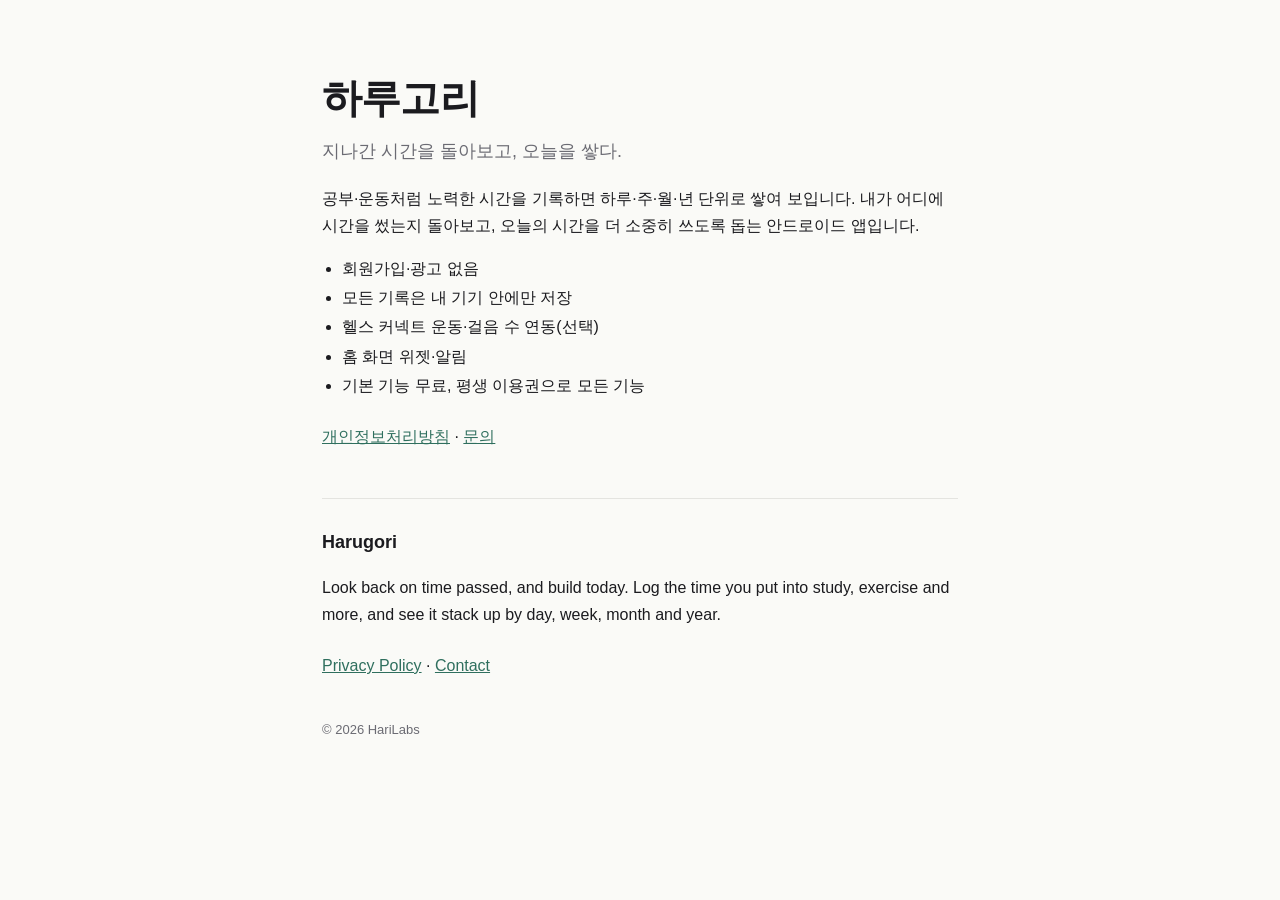
==== index.html @ a64c860f "하루고리 소개·개인정보처리방침 페이지" ====
<!DOCTYPE html>
<html lang="ko">
<head>
<meta charset="utf-8">
<meta name="viewport" content="width=device-width, initial-scale=1">
<title>하루고리 · Harugori</title>
<meta name="description" content="지나간 시간을 돌아보고, 오늘을 쌓다. 노력한 시간을 하루·주·월·년 단위로 쌓아 보여 주는 앱.">
<link rel="stylesheet" href="style.css">
</head>
<body>
<main>
<h1 class="hero">하루고리</h1>
<p class="tag">지나간 시간을 돌아보고, 오늘을 쌓다.</p>

<p>공부·운동처럼 노력한 시간을 기록하면 하루·주·월·년 단위로 쌓여 보입니다. 내가 어디에 시간을 썼는지 돌아보고, 오늘의 시간을 더 소중히 쓰도록 돕는 안드로이드 앱입니다.</p>

<ul class="points">
<li>회원가입·광고 없음</li>
<li>모든 기록은 내 기기 안에만 저장</li>
<li>헬스 커넥트 운동·걸음 수 연동(선택)</li>
<li>홈 화면 위젯·알림</li>
<li>기본 기능 무료, 평생 이용권으로 모든 기능</li>
</ul>

<p class="links">
<!-- 플레이 출시 후 주소 넣기: <a class="btn" href="https://play.google.com/store/apps/details?id=PACKAGE">Google Play에서 받기</a> -->
<a href="privacy.html">개인정보처리방침</a> · <a href="mailto:harilab.app@gmail.com">문의</a>
</p>

<hr>

<h2>Harugori</h2>
<p>Look back on time passed, and build today. Log the time you put into study, exercise and more, and see it stack up by day, week, month and year.</p>
<p class="links"><a href="privacy.html#en">Privacy Policy</a> · <a href="mailto:harilab.app@gmail.com">Contact</a></p>

<footer>© 2026 HariLabs</footer>
</main>
</body>
</html>
---- style.css ----
:root { --bg:#fafaf7; --fg:#1b1b1f; --sub:#6b6b73; --line:#e4e4e0; --accent:#2f6f5e; }
@media (prefers-color-scheme: dark) { :root { --bg:#121214; --fg:#ececef; --sub:#9a9aa3; --line:#2a2a2f; --accent:#7cc4ad; } }
* { box-sizing: border-box; }
body { margin:0; background:var(--bg); color:var(--fg);
  font: 16px/1.7 -apple-system, "Pretendard", "Apple SD Gothic Neo", "Noto Sans KR", "Malgun Gothic", sans-serif; }
main { max-width:680px; margin:0 auto; padding:40px 22px 64px; }
h1 { font-size:26px; margin:8px 0 4px; }
h1.hero { font-size:40px; letter-spacing:-0.02em; margin-top:24px; }
h2 { font-size:18px; margin:28px 0 6px; }
.sub, .tag, footer { color:var(--sub); }
.tag { font-size:18px; margin-top:0; }
a { color:var(--accent); }
.nav { font-size:14px; }
ul { padding-left:20px; }
.points li { margin:2px 0; }
.links { margin-top:24px; }
hr { border:0; border-top:1px solid var(--line); margin:48px 0 24px; }
footer { font-size:13px; margin-top:40px; }
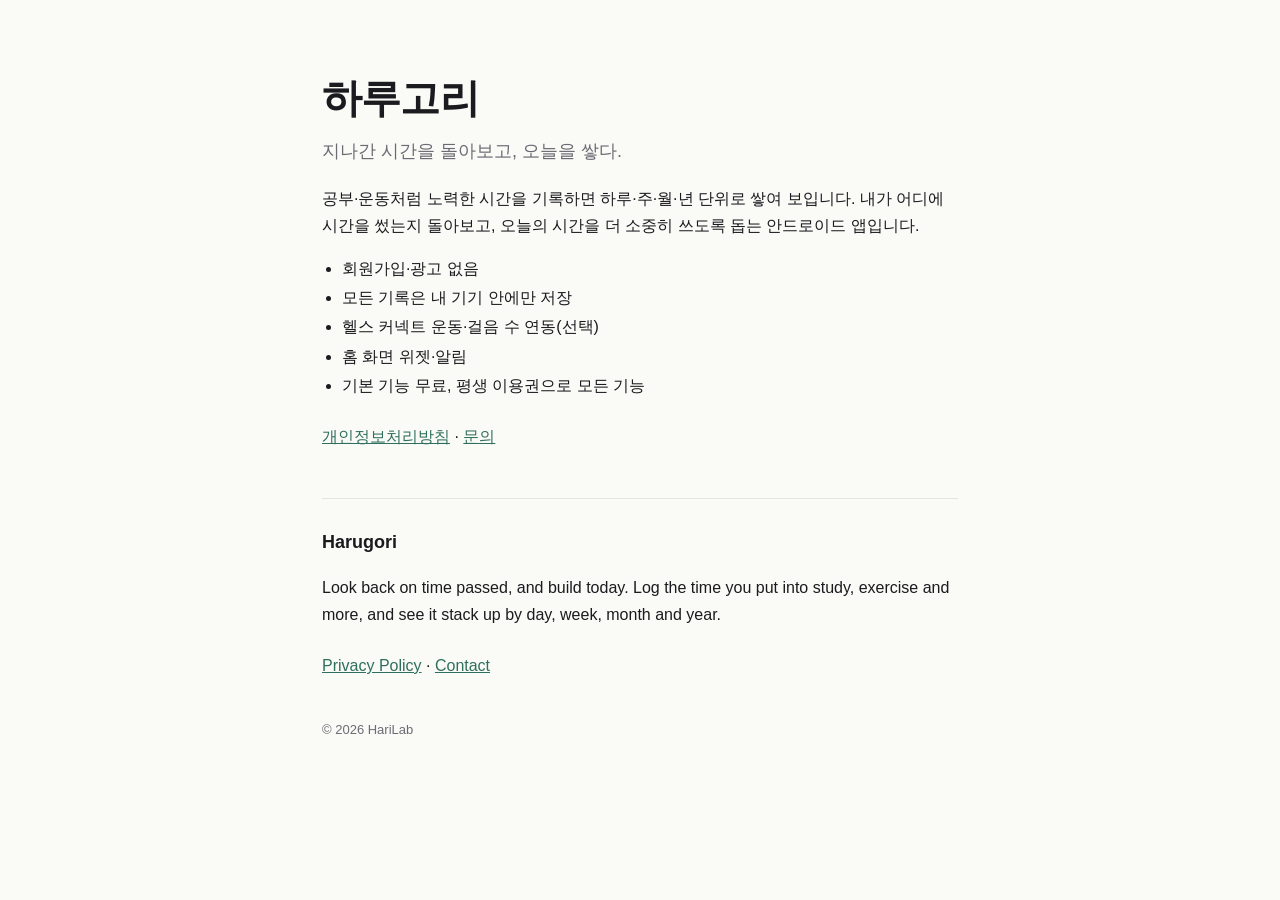
==== commit d2f7276a: "만든이 표기 HariLab으로 통일" ====
--- a/index.html
+++ b/index.html
@@ -33,7 +33,7 @@
 <p>Look back on time passed, and build today. Log the time you put into study, exercise and more, and see it stack up by day, week, month and year.</p>
 <p class="links"><a href="privacy.html#en">Privacy Policy</a> · <a href="mailto:harilab.app@gmail.com">Contact</a></p>
 
-<footer>© 2026 HariLabs</footer>
+<footer>© 2026 HariLab</footer>
 </main>
 </body>
 </html>
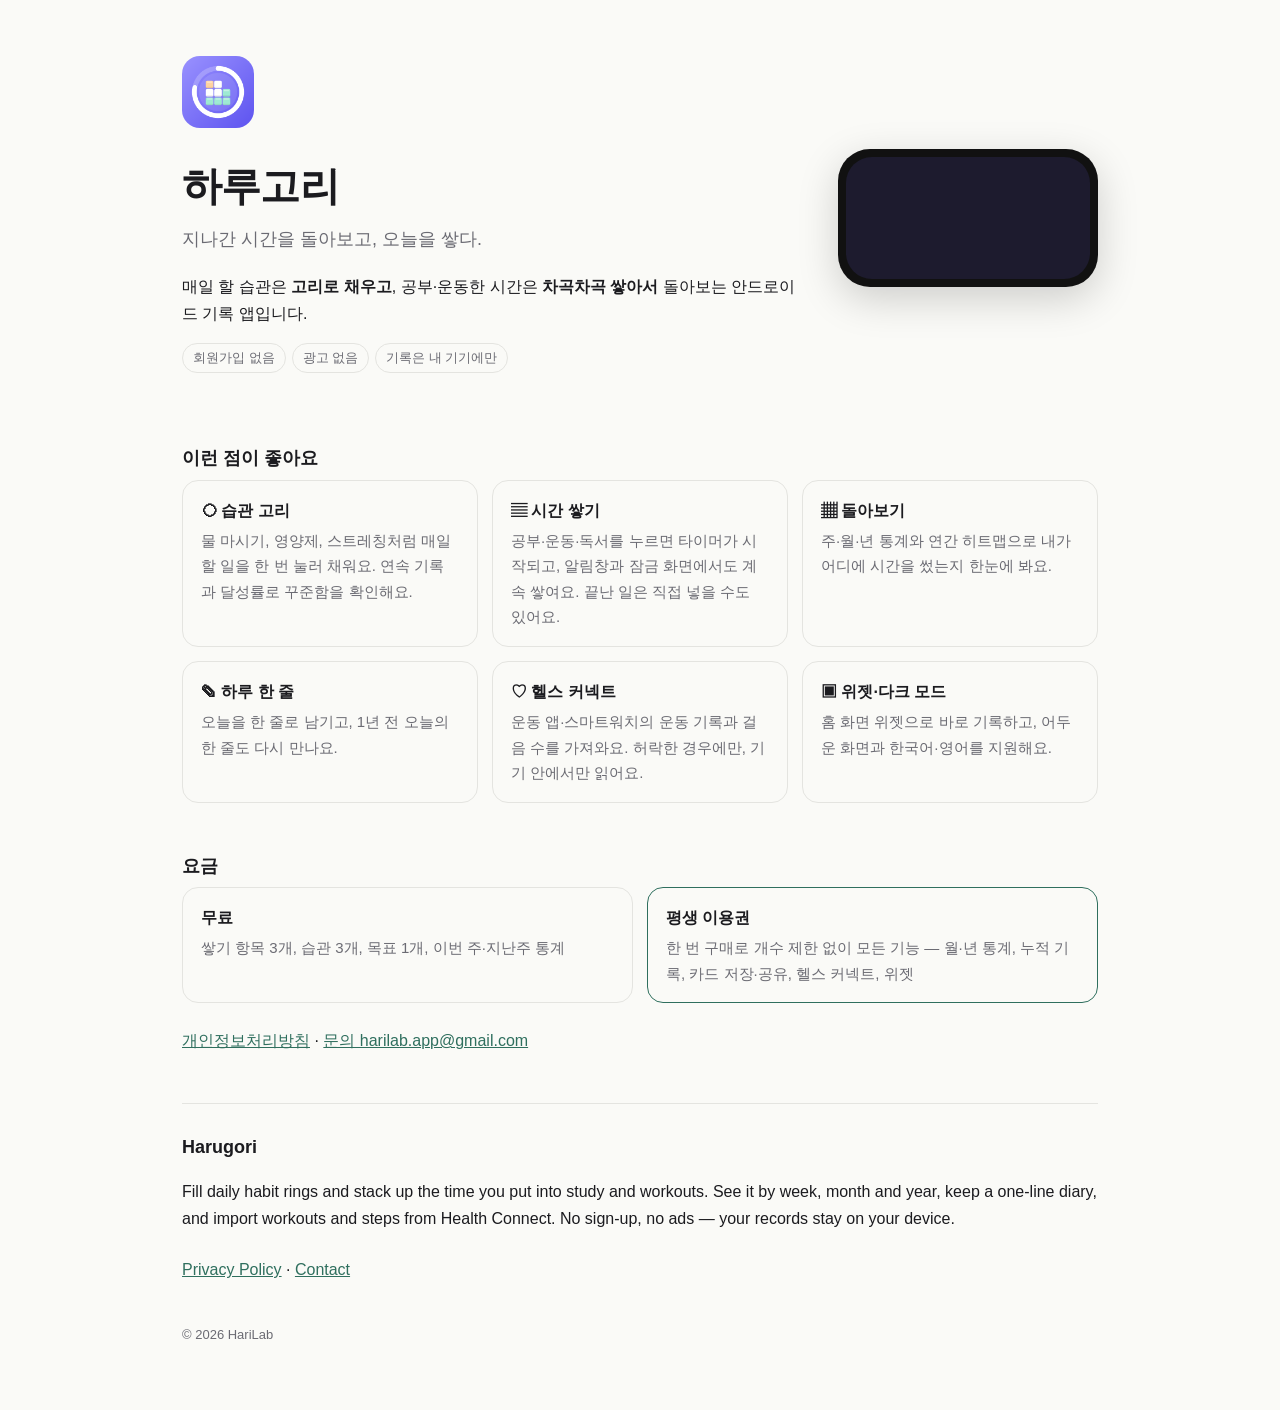
==== commit f5a2a2c2: "소개 페이지: 홍보 영상·기능 소개·요금 추가" ====
--- a/index.html
+++ b/index.html
@@ -4,33 +4,49 @@
 <meta charset="utf-8">
 <meta name="viewport" content="width=device-width, initial-scale=1">
 <title>하루고리 · Harugori</title>
-<meta name="description" content="지나간 시간을 돌아보고, 오늘을 쌓다. 노력한 시간을 하루·주·월·년 단위로 쌓아 보여 주는 앱.">
+<meta name="description" content="매일 할 습관은 고리로 채우고, 공부·운동한 시간은 쌓아서 돌아보는 기록 앱. 회원가입·광고 없이 기록은 내 기기 안에.">
+<link rel="icon" href="icon-512.png">
 <link rel="stylesheet" href="style.css">
 </head>
 <body>
 <main>
-<h1 class="hero">하루고리</h1>
-<p class="tag">지나간 시간을 돌아보고, 오늘을 쌓다.</p>
 
-<p>공부·운동처럼 노력한 시간을 기록하면 하루·주·월·년 단위로 쌓여 보입니다. 내가 어디에 시간을 썼는지 돌아보고, 오늘의 시간을 더 소중히 쓰도록 돕는 안드로이드 앱입니다.</p>
+<section class="top">
+  <div class="intro">
+    <img class="appicon" src="icon-512.png" alt="하루고리 아이콘" width="72" height="72">
+    <h1 class="hero">하루고리</h1>
+    <p class="tag">지나간 시간을 돌아보고, 오늘을 쌓다.</p>
+    <p>매일 할 습관은 <b>고리로 채우고</b>, 공부·운동한 시간은 <b>차곡차곡 쌓아서</b> 돌아보는 안드로이드 기록 앱입니다.</p>
+    <p class="chips"><span>회원가입 없음</span><span>광고 없음</span><span>기록은 내 기기에만</span></p>
+    <!-- 플레이 출시 후 주소 넣기: <p><a class="btn" href="https://play.google.com/store/apps/details?id=com.harilabs.harugori">Google Play에서 받기</a></p> -->
+  </div>
+  <div class="phone">
+    <video src="harugori-promo-portrait.mp4" autoplay muted loop playsinline preload="auto" aria-label="하루고리 홍보 영상"></video>
+  </div>
+</section>
 
-<ul class="points">
-<li>회원가입·광고 없음</li>
-<li>모든 기록은 내 기기 안에만 저장</li>
-<li>헬스 커넥트 운동·걸음 수 연동(선택)</li>
-<li>홈 화면 위젯·알림</li>
-<li>기본 기능 무료, 평생 이용권으로 모든 기능</li>
-</ul>
+<h2 class="sec">이런 점이 좋아요</h2>
+<div class="cards">
+  <div class="card"><h3>◯ 습관 고리</h3><p>물 마시기, 영양제, 스트레칭처럼 매일 할 일을 한 번 눌러 채워요. 연속 기록과 달성률로 꾸준함을 확인해요.</p></div>
+  <div class="card"><h3>▤ 시간 쌓기</h3><p>공부·운동·독서를 누르면 타이머가 시작되고, 알림창과 잠금 화면에서도 계속 쌓여요. 끝난 일은 직접 넣을 수도 있어요.</p></div>
+  <div class="card"><h3>▦ 돌아보기</h3><p>주·월·년 통계와 연간 히트맵으로 내가 어디에 시간을 썼는지 한눈에 봐요.</p></div>
+  <div class="card"><h3>✎ 하루 한 줄</h3><p>오늘을 한 줄로 남기고, 1년 전 오늘의 한 줄도 다시 만나요.</p></div>
+  <div class="card"><h3>♡ 헬스 커넥트</h3><p>운동 앱·스마트워치의 운동 기록과 걸음 수를 가져와요. 허락한 경우에만, 기기 안에서만 읽어요.</p></div>
+  <div class="card"><h3>▣ 위젯·다크 모드</h3><p>홈 화면 위젯으로 바로 기록하고, 어두운 화면과 한국어·영어를 지원해요.</p></div>
+</div>
 
-<p class="links">
-<!-- 플레이 출시 후 주소 넣기: <a class="btn" href="https://play.google.com/store/apps/details?id=PACKAGE">Google Play에서 받기</a> -->
-<a href="privacy.html">개인정보처리방침</a> · <a href="mailto:harilab.app@gmail.com">문의</a>
-</p>
+<h2 class="sec">요금</h2>
+<div class="cards two">
+  <div class="card"><h3>무료</h3><p>쌓기 항목 3개, 습관 3개, 목표 1개, 이번 주·지난주 통계</p></div>
+  <div class="card accent"><h3>평생 이용권</h3><p>한 번 구매로 개수 제한 없이 모든 기능 — 월·년 통계, 누적 기록, 카드 저장·공유, 헬스 커넥트, 위젯</p></div>
+</div>
+
+<p class="links"><a href="privacy.html">개인정보처리방침</a> · <a href="mailto:harilab.app@gmail.com">문의 harilab.app@gmail.com</a></p>
 
 <hr>
 
 <h2>Harugori</h2>
-<p>Look back on time passed, and build today. Log the time you put into study, exercise and more, and see it stack up by day, week, month and year.</p>
+<p>Fill daily habit rings and stack up the time you put into study and workouts. See it by week, month and year, keep a one-line diary, and import workouts and steps from Health Connect. No sign-up, no ads — your records stay on your device.</p>
 <p class="links"><a href="privacy.html#en">Privacy Policy</a> · <a href="mailto:harilab.app@gmail.com">Contact</a></p>
 
 <footer>© 2026 HariLab</footer>
--- a/style.css
+++ b/style.css
@@ -16,3 +16,18 @@
 .links { margin-top:24px; }
 hr { border:0; border-top:1px solid var(--line); margin:48px 0 24px; }
 footer { font-size:13px; margin-top:40px; }
+main { max-width:960px; }
+.top { display:flex; gap:40px; align-items:center; flex-wrap:wrap; }
+.intro { flex:1 1 300px; min-width:0; }
+.appicon { border-radius:18px; display:block; margin-top:16px; }
+.chips span { display:inline-block; font-size:13px; padding:3px 10px; margin:0 6px 6px 0; border:1px solid var(--line); border-radius:999px; color:var(--sub); }
+.phone { flex:0 0 auto; margin:0 auto; width:260px; border-radius:32px; padding:8px; background:#111; box-shadow:0 12px 40px rgba(0,0,0,.18); }
+.phone video { width:100%; display:block; border-radius:26px; background:#1d1b2e; }
+h2.sec { margin-top:48px; }
+.cards { display:grid; grid-template-columns:repeat(auto-fill, minmax(min(260px, 100%), 1fr)); gap:14px; }
+.cards.two { grid-template-columns:repeat(auto-fill, minmax(min(300px, 100%), 1fr)); }
+.card { border:1px solid var(--line); border-radius:16px; padding:16px 18px; }
+.card h3 { margin:0 0 4px; font-size:16px; }
+.card p { margin:0; color:var(--sub); font-size:15px; }
+.card.accent { border-color:var(--accent); }
+.btn { display:inline-block; padding:10px 18px; border-radius:12px; background:var(--accent); color:#fff; text-decoration:none; }
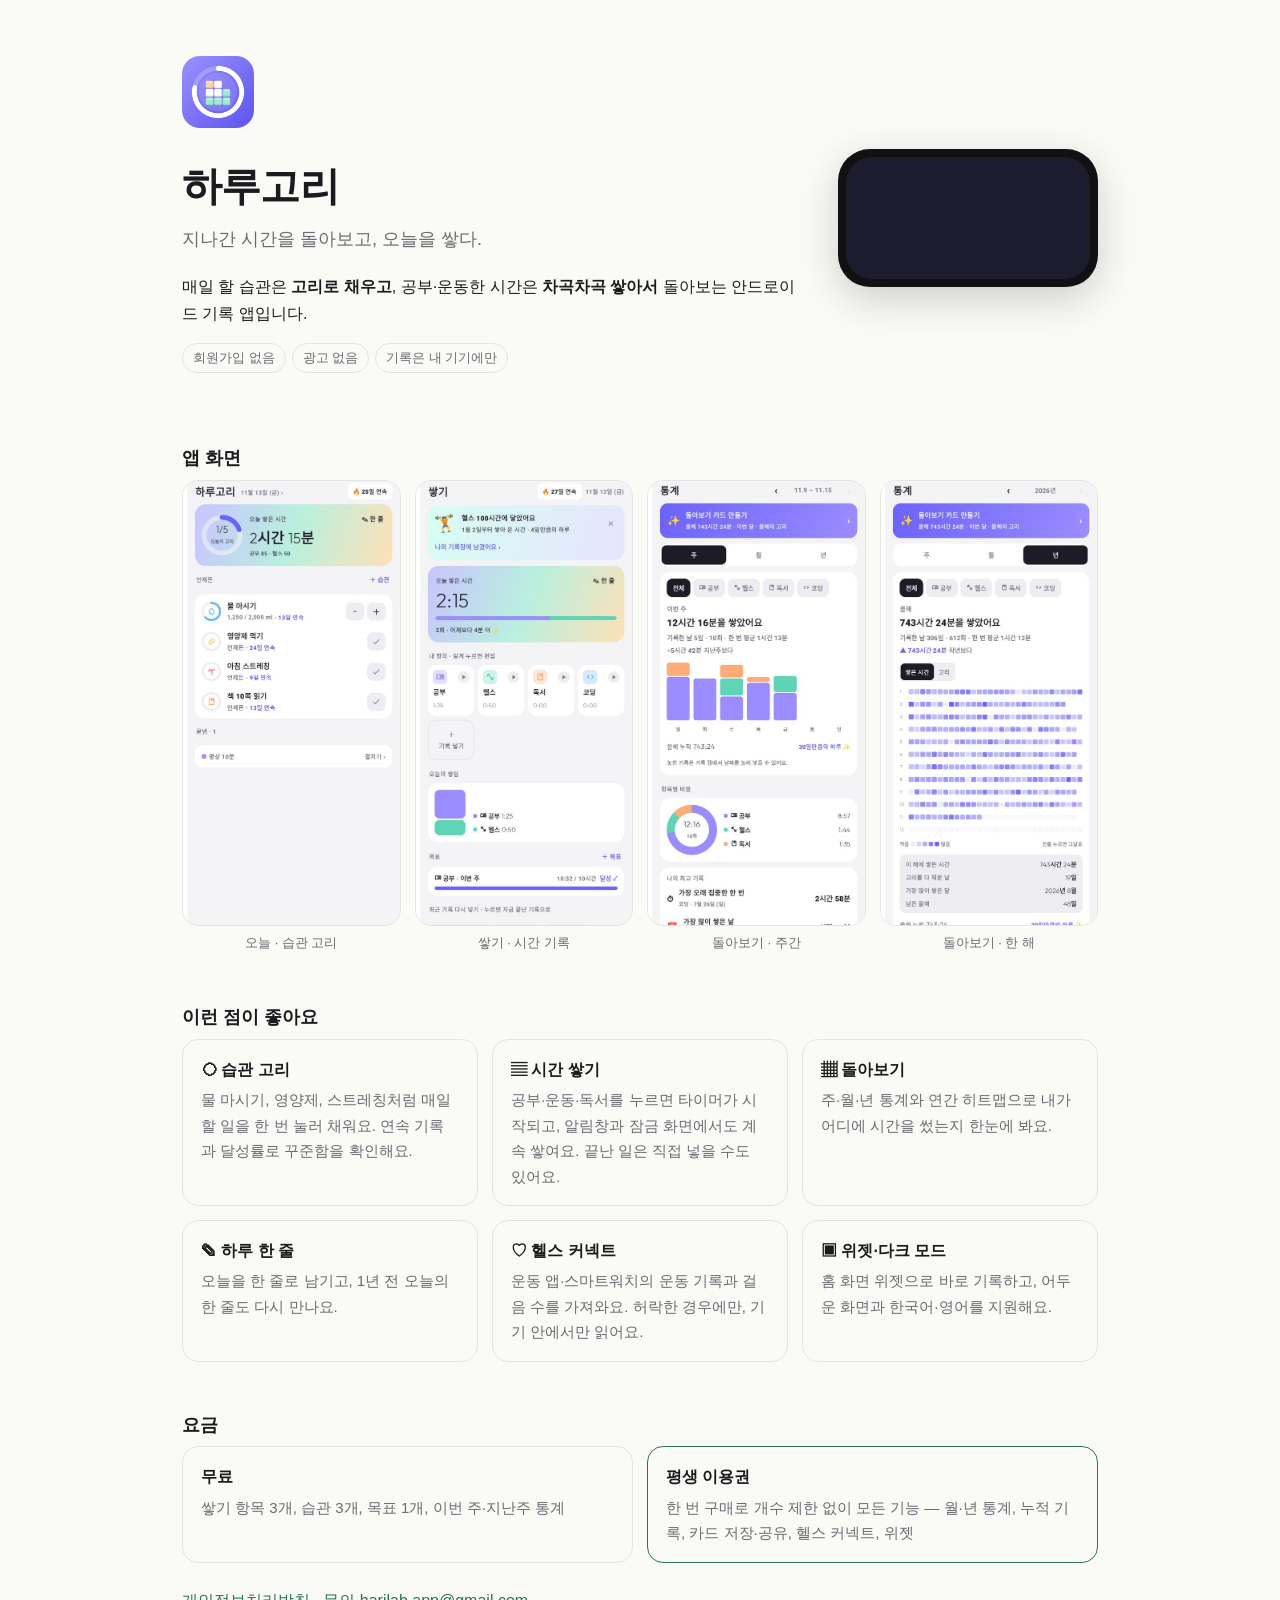
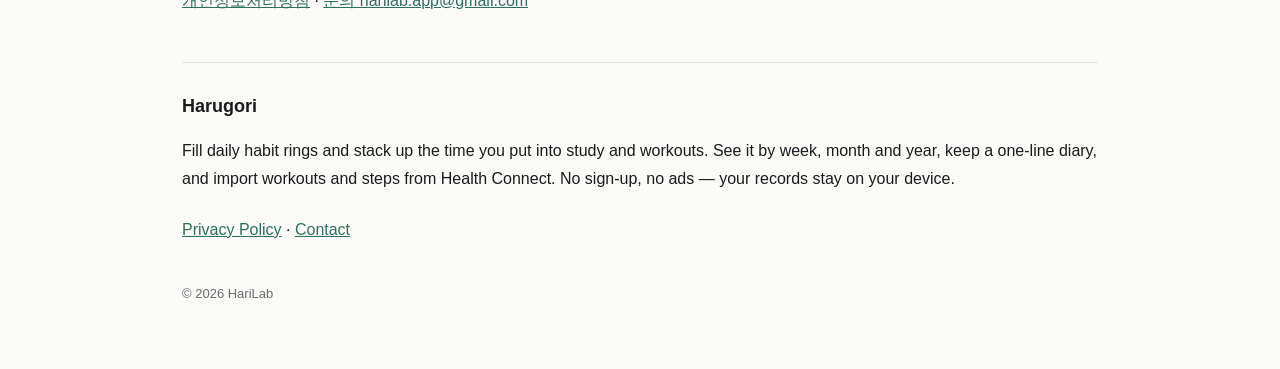
==== commit 9aaa134e: "소개 페이지: 앱 화면 캡처 4장 추가" ====
--- a/index.html
+++ b/index.html
@@ -24,6 +24,14 @@
     <video src="harugori-promo-portrait.mp4" autoplay muted loop playsinline preload="auto" aria-label="하루고리 홍보 영상"></video>
   </div>
 </section>
+
+<h2 class="sec">앱 화면</h2>
+<div class="shots">
+  <figure><img src="shots/today.jpg" alt="오늘 화면: 습관 고리와 오늘 쌓은 시간" loading="lazy" width="540" height="1109"><figcaption>오늘 · 습관 고리</figcaption></figure>
+  <figure><img src="shots/stack.jpg" alt="쌓기 화면: 공부·헬스·독서 타이머" loading="lazy" width="540" height="1109"><figcaption>쌓기 · 시간 기록</figcaption></figure>
+  <figure><img src="shots/week.jpg" alt="통계 화면: 주간 막대그래프와 항목별 비율" loading="lazy" width="540" height="1109"><figcaption>돌아보기 · 주간</figcaption></figure>
+  <figure><img src="shots/year.jpg" alt="통계 화면: 연간 히트맵" loading="lazy" width="540" height="1109"><figcaption>돌아보기 · 한 해</figcaption></figure>
+</div>
 
 <h2 class="sec">이런 점이 좋아요</h2>
 <div class="cards">
--- a/style.css
+++ b/style.css
@@ -31,3 +31,11 @@
 .card p { margin:0; color:var(--sub); font-size:15px; }
 .card.accent { border-color:var(--accent); }
 .btn { display:inline-block; padding:10px 18px; border-radius:12px; background:var(--accent); color:#fff; text-decoration:none; }
+.shots { display:grid; grid-template-columns:repeat(4, 1fr); gap:14px; }
+.shots figure { margin:0; }
+.shots img { width:100%; height:auto; display:block; border-radius:16px; border:1px solid var(--line); }
+.shots figcaption { text-align:center; font-size:13px; color:var(--sub); margin-top:6px; }
+@media (max-width:640px) {
+  .shots { display:flex; overflow-x:auto; scroll-snap-type:x mandatory; gap:12px; padding-bottom:6px; }
+  .shots figure { flex:0 0 62%; scroll-snap-align:start; }
+}
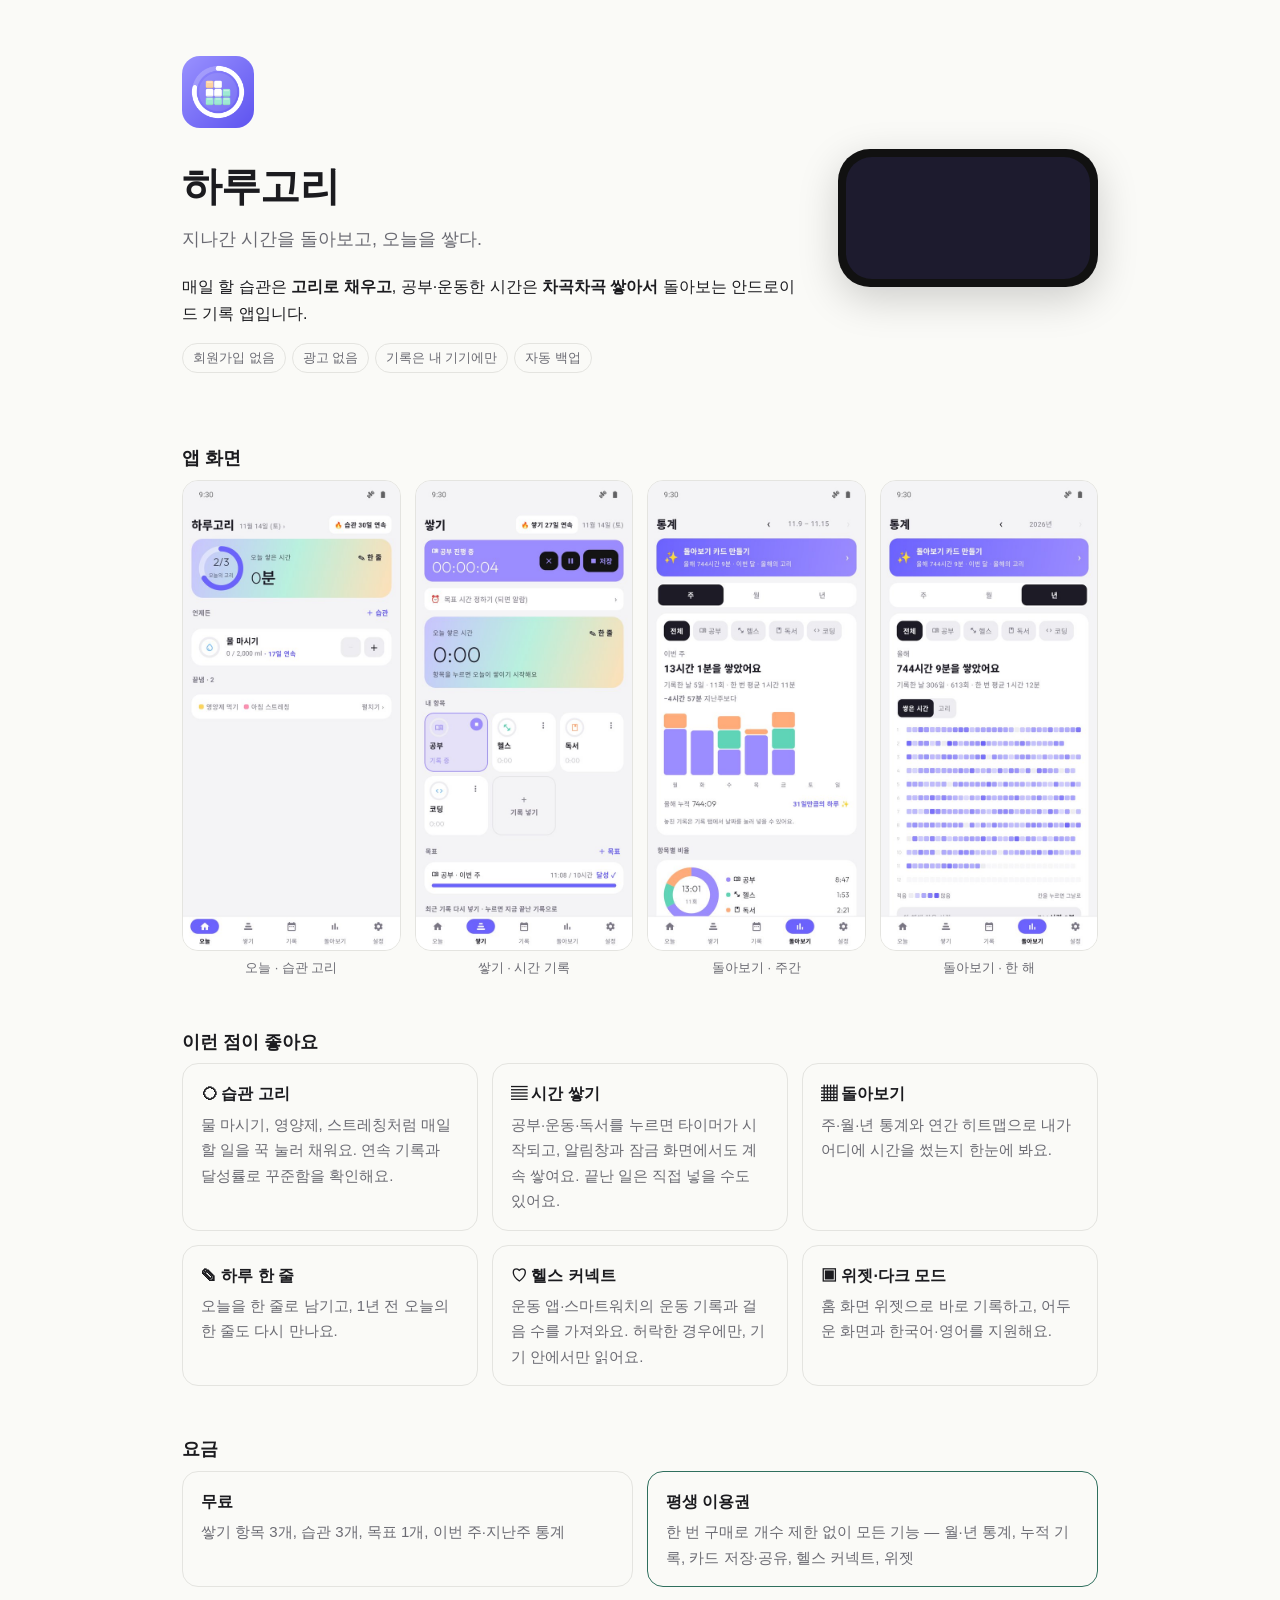
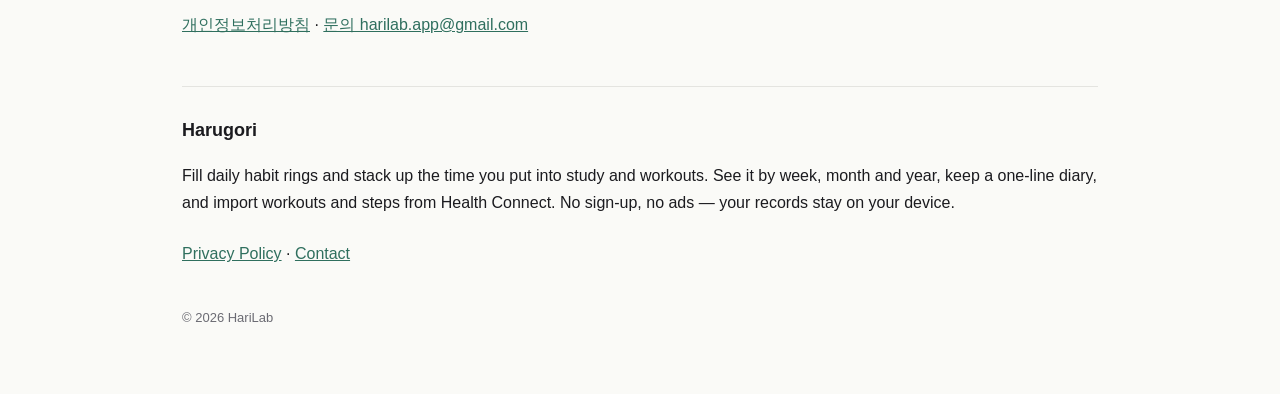
==== commit aa6ae9c5: "앱 화면을 휴대폰 화면으로 교체, 꾹 눌러 채우기·자동 백업 문구" ====
--- a/index.html
+++ b/index.html
@@ -17,7 +17,7 @@
     <h1 class="hero">하루고리</h1>
     <p class="tag">지나간 시간을 돌아보고, 오늘을 쌓다.</p>
     <p>매일 할 습관은 <b>고리로 채우고</b>, 공부·운동한 시간은 <b>차곡차곡 쌓아서</b> 돌아보는 안드로이드 기록 앱입니다.</p>
-    <p class="chips"><span>회원가입 없음</span><span>광고 없음</span><span>기록은 내 기기에만</span></p>
+    <p class="chips"><span>회원가입 없음</span><span>광고 없음</span><span>기록은 내 기기에만</span><span>자동 백업</span></p>
     <!-- 플레이 출시 후 주소 넣기: <p><a class="btn" href="https://play.google.com/store/apps/details?id=com.harilabs.harugori">Google Play에서 받기</a></p> -->
   </div>
   <div class="phone">
@@ -27,15 +27,15 @@
 
 <h2 class="sec">앱 화면</h2>
 <div class="shots">
-  <figure><img src="shots/today.jpg" alt="오늘 화면: 습관 고리와 오늘 쌓은 시간" loading="lazy" width="540" height="1109"><figcaption>오늘 · 습관 고리</figcaption></figure>
-  <figure><img src="shots/stack.jpg" alt="쌓기 화면: 공부·헬스·독서 타이머" loading="lazy" width="540" height="1109"><figcaption>쌓기 · 시간 기록</figcaption></figure>
-  <figure><img src="shots/week.jpg" alt="통계 화면: 주간 막대그래프와 항목별 비율" loading="lazy" width="540" height="1109"><figcaption>돌아보기 · 주간</figcaption></figure>
-  <figure><img src="shots/year.jpg" alt="통계 화면: 연간 히트맵" loading="lazy" width="540" height="1109"><figcaption>돌아보기 · 한 해</figcaption></figure>
+  <figure><img src="shots/today.jpg" alt="오늘 화면: 습관 고리와 오늘 쌓은 시간" loading="lazy" width="540" height="1170"><figcaption>오늘 · 습관 고리</figcaption></figure>
+  <figure><img src="shots/stack.jpg" alt="쌓기 화면: 공부·헬스·독서 타이머" loading="lazy" width="540" height="1170"><figcaption>쌓기 · 시간 기록</figcaption></figure>
+  <figure><img src="shots/week.jpg" alt="통계 화면: 주간 막대그래프와 항목별 비율" loading="lazy" width="540" height="1170"><figcaption>돌아보기 · 주간</figcaption></figure>
+  <figure><img src="shots/year.jpg" alt="통계 화면: 연간 히트맵" loading="lazy" width="540" height="1170"><figcaption>돌아보기 · 한 해</figcaption></figure>
 </div>
 
 <h2 class="sec">이런 점이 좋아요</h2>
 <div class="cards">
-  <div class="card"><h3>◯ 습관 고리</h3><p>물 마시기, 영양제, 스트레칭처럼 매일 할 일을 한 번 눌러 채워요. 연속 기록과 달성률로 꾸준함을 확인해요.</p></div>
+  <div class="card"><h3>◯ 습관 고리</h3><p>물 마시기, 영양제, 스트레칭처럼 매일 할 일을 꾹 눌러 채워요. 연속 기록과 달성률로 꾸준함을 확인해요.</p></div>
   <div class="card"><h3>▤ 시간 쌓기</h3><p>공부·운동·독서를 누르면 타이머가 시작되고, 알림창과 잠금 화면에서도 계속 쌓여요. 끝난 일은 직접 넣을 수도 있어요.</p></div>
   <div class="card"><h3>▦ 돌아보기</h3><p>주·월·년 통계와 연간 히트맵으로 내가 어디에 시간을 썼는지 한눈에 봐요.</p></div>
   <div class="card"><h3>✎ 하루 한 줄</h3><p>오늘을 한 줄로 남기고, 1년 전 오늘의 한 줄도 다시 만나요.</p></div>
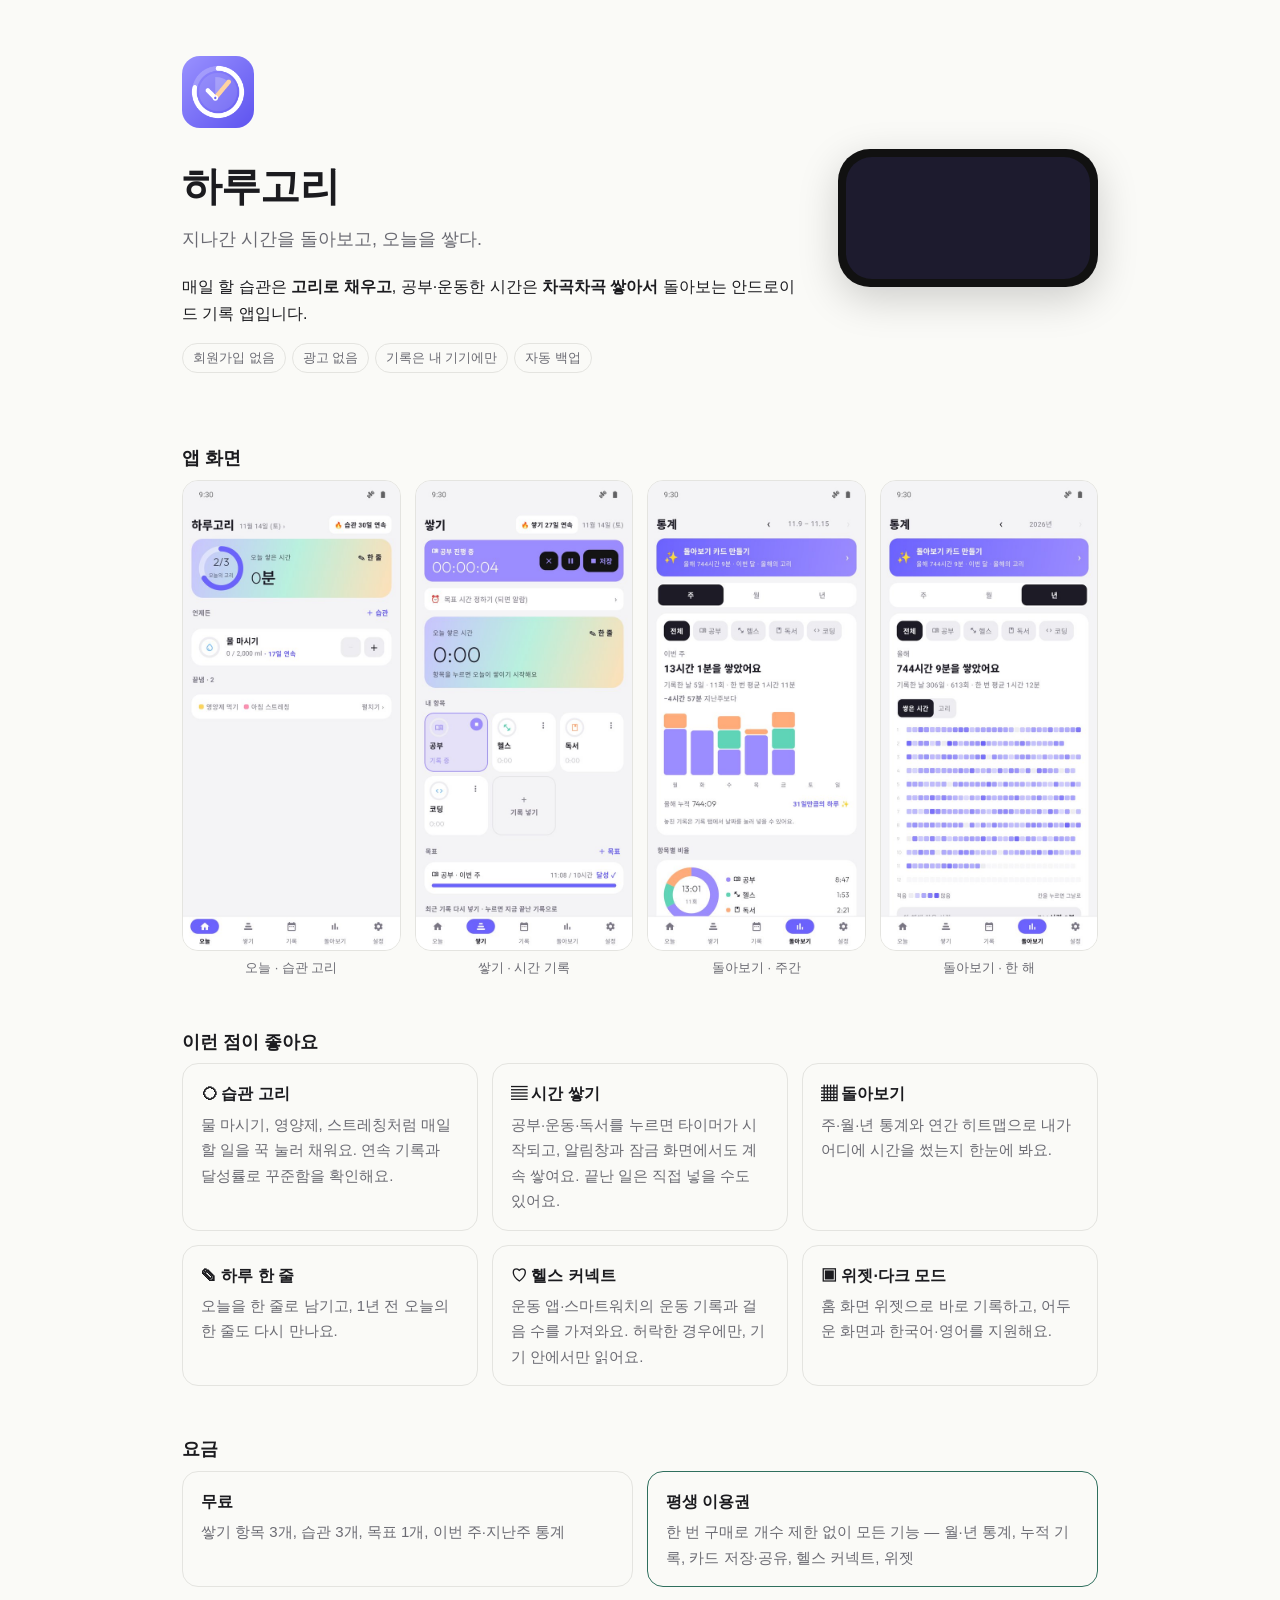
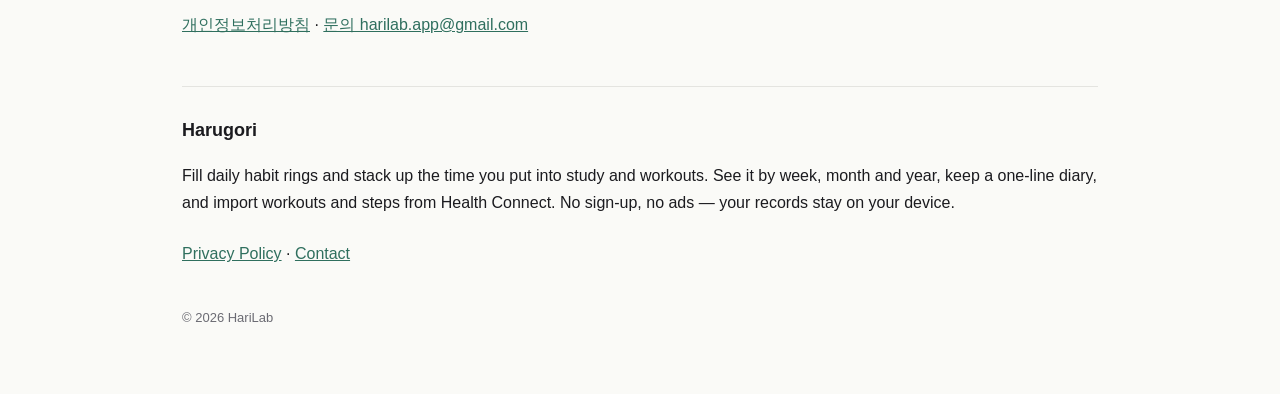
==== commit 07b54c69: "소개 페이지: 새 홍보 영상, 카톡·SNS 미리보기 정보 추가 Co-Authored-By: Claude Opus 5.5 <noreply@anthropic.com>" ====
--- a/index.html
+++ b/index.html
@@ -6,6 +6,13 @@
 <title>하루고리 · Harugori</title>
 <meta name="description" content="매일 할 습관은 고리로 채우고, 공부·운동한 시간은 쌓아서 돌아보는 기록 앱. 회원가입·광고 없이 기록은 내 기기 안에.">
 <link rel="icon" href="icon-512.png">
+<meta property="og:type" content="website">
+<meta property="og:title" content="하루고리 – 습관 고리와 시간 쌓기">
+<meta property="og:description" content="매일 할 습관은 고리로 채우고, 공부·운동한 시간은 쌓아서 돌아보는 기록 앱">
+<meta property="og:image" content="https://harilabapp.github.io/harugori/og-image.png?v=1">
+<meta property="og:image:width" content="1024">
+<meta property="og:image:height" content="500">
+<meta property="og:url" content="https://harilabapp.github.io/harugori/">
 <link rel="stylesheet" href="style.css">
 </head>
 <body>
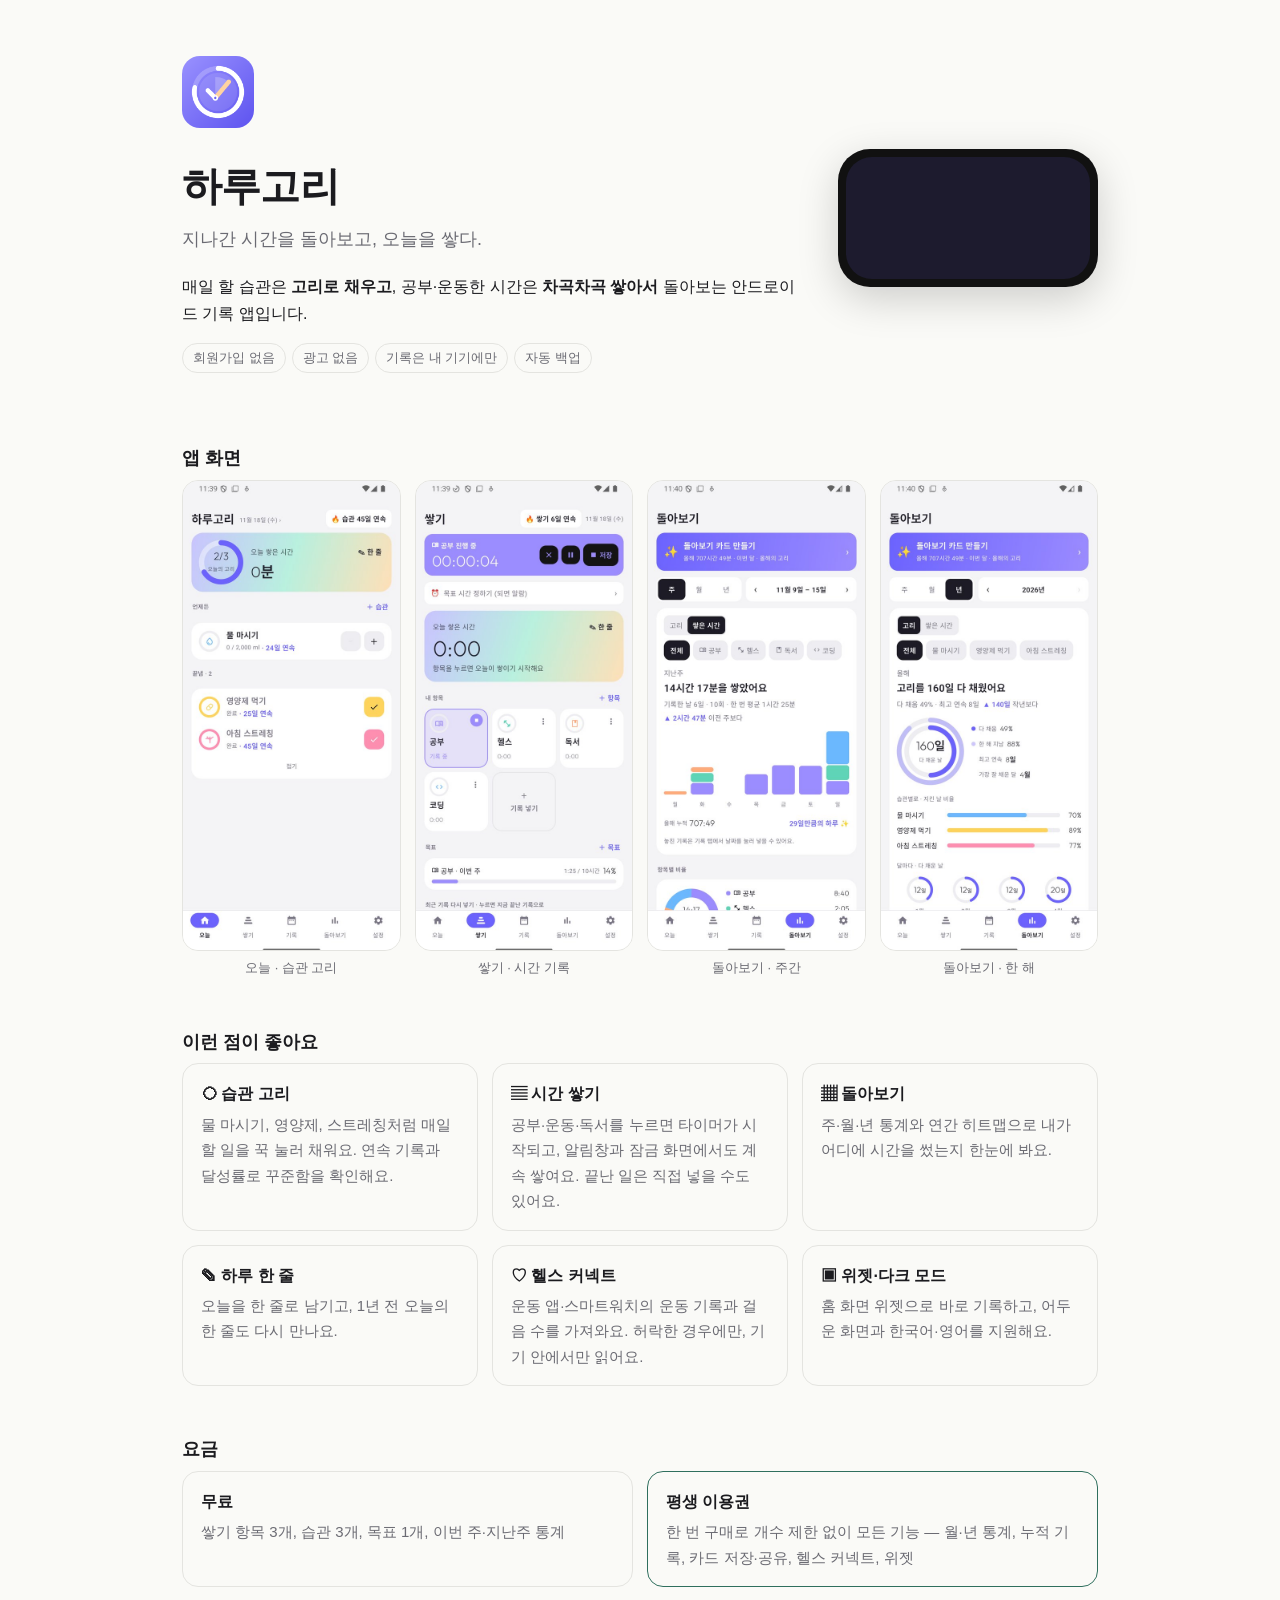
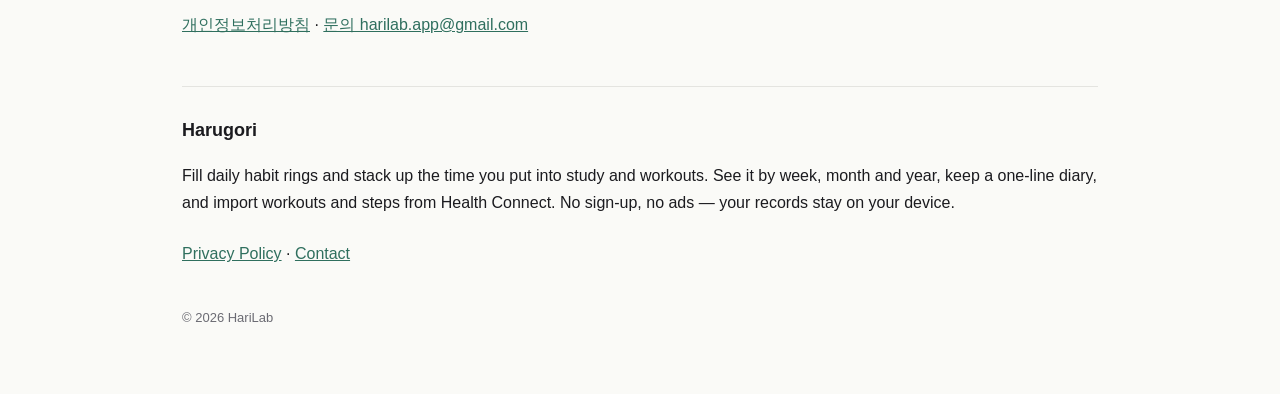
==== commit 480e0c77: "소개 페이지: 앱 화면 4장을 최신 화면으로 교체 Co-Authored-By: Claude Opus 5.5 <noreply@anthropic.com>" ====
--- a/index.html
+++ b/index.html
@@ -36,8 +36,8 @@
 <div class="shots">
   <figure><img src="shots/today.jpg" alt="오늘 화면: 습관 고리와 오늘 쌓은 시간" loading="lazy" width="540" height="1170"><figcaption>오늘 · 습관 고리</figcaption></figure>
   <figure><img src="shots/stack.jpg" alt="쌓기 화면: 공부·헬스·독서 타이머" loading="lazy" width="540" height="1170"><figcaption>쌓기 · 시간 기록</figcaption></figure>
-  <figure><img src="shots/week.jpg" alt="통계 화면: 주간 막대그래프와 항목별 비율" loading="lazy" width="540" height="1170"><figcaption>돌아보기 · 주간</figcaption></figure>
-  <figure><img src="shots/year.jpg" alt="통계 화면: 연간 히트맵" loading="lazy" width="540" height="1170"><figcaption>돌아보기 · 한 해</figcaption></figure>
+  <figure><img src="shots/week.jpg" alt="돌아보기 화면: 한 주 요일별로 쌓은 시간" loading="lazy" width="540" height="1170"><figcaption>돌아보기 · 주간</figcaption></figure>
+  <figure><img src="shots/year.jpg" alt="돌아보기 화면: 한 해 습관 고리" loading="lazy" width="540" height="1170"><figcaption>돌아보기 · 한 해</figcaption></figure>
 </div>
 
 <h2 class="sec">이런 점이 좋아요</h2>
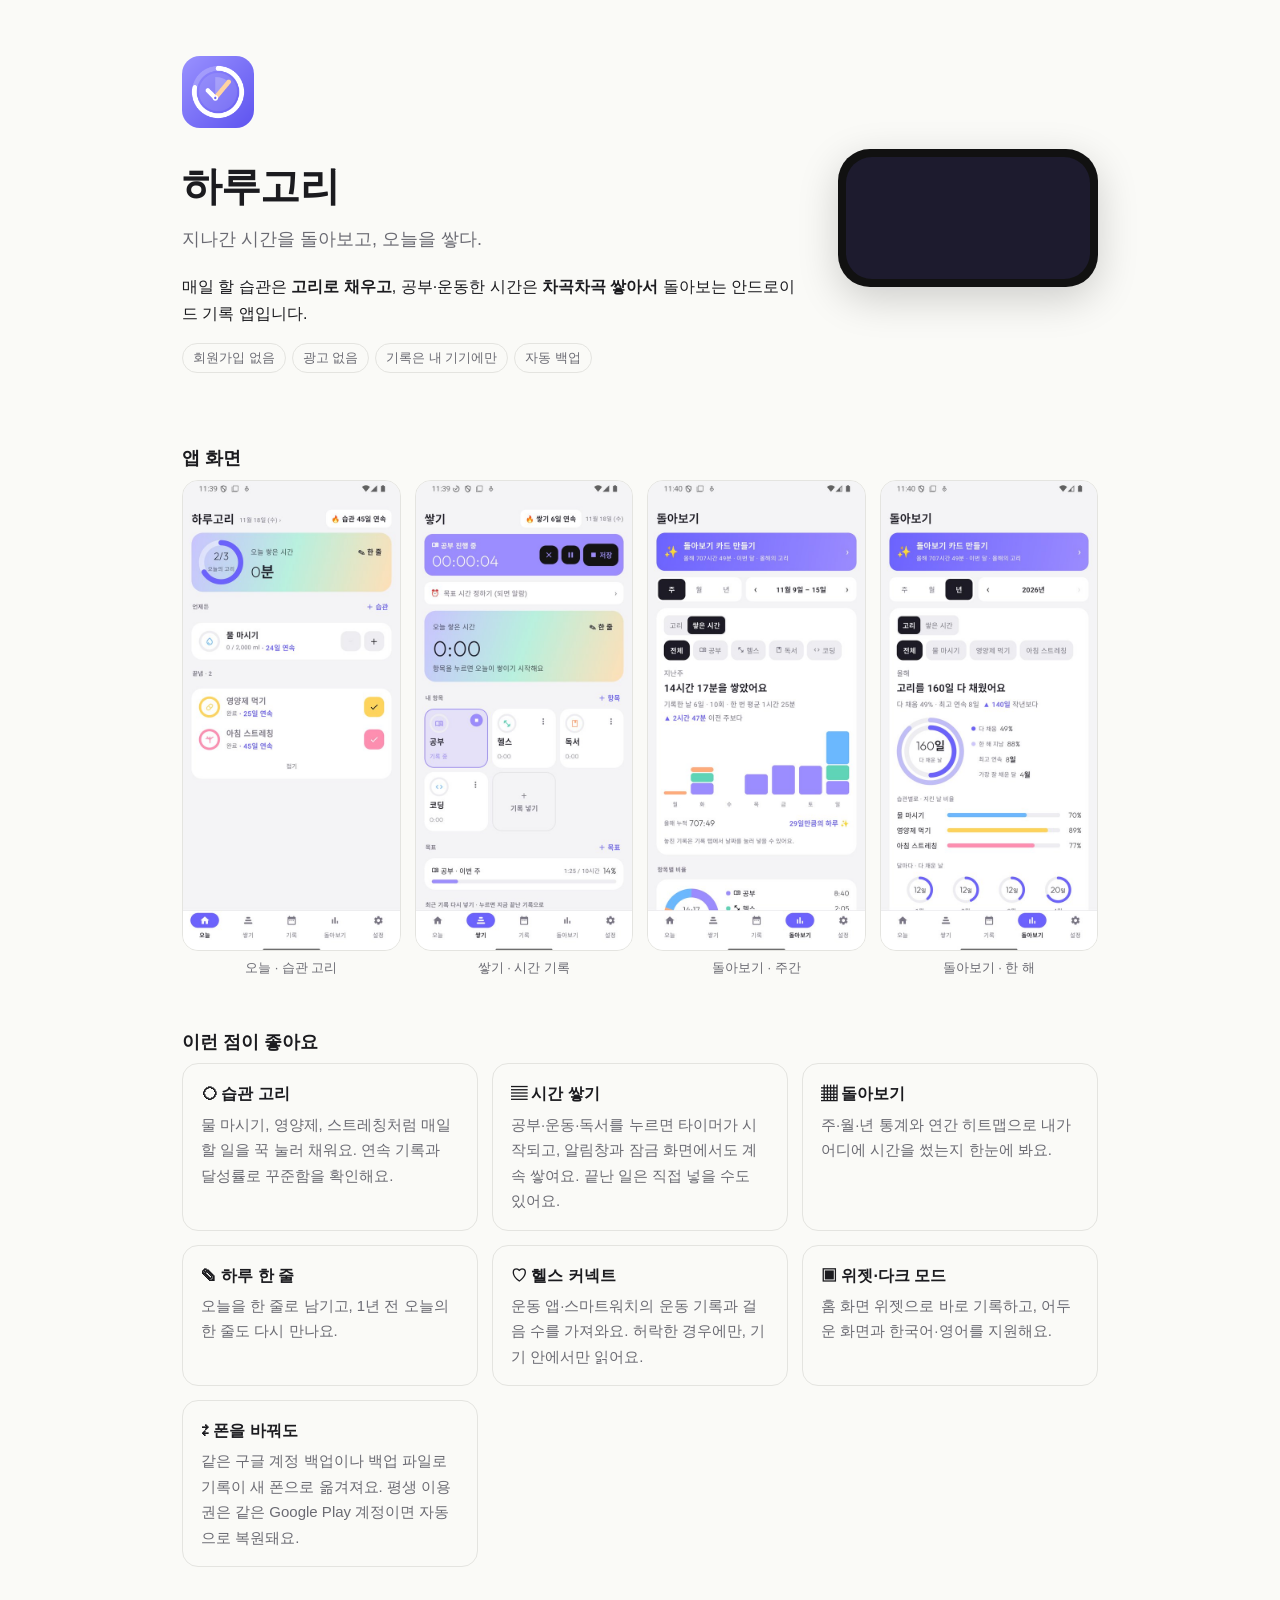
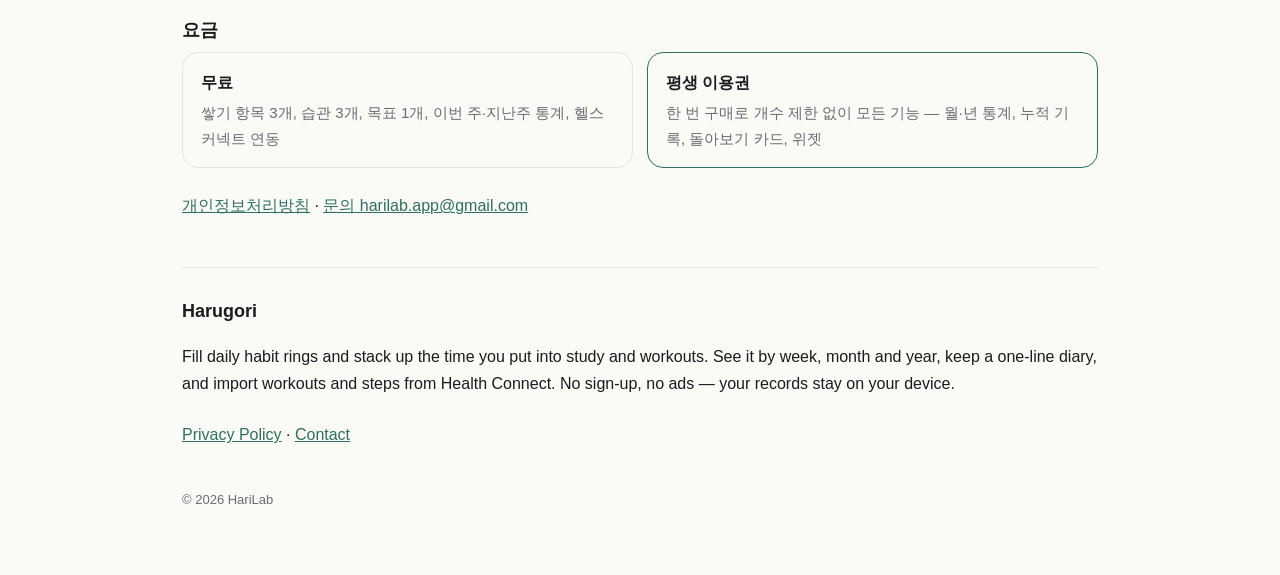
==== commit ad6bf876: "소개 페이지: 폰을 바꿔도 기록·이용권 옮겨짐, 요금 안내(헬스 커넥트 무료) 갱신 Co-Authored-By: Claude Opus 5.5 <noreply@anthropic.co" ====
--- a/index.html
+++ b/index.html
@@ -48,12 +48,13 @@
   <div class="card"><h3>✎ 하루 한 줄</h3><p>오늘을 한 줄로 남기고, 1년 전 오늘의 한 줄도 다시 만나요.</p></div>
   <div class="card"><h3>♡ 헬스 커넥트</h3><p>운동 앱·스마트워치의 운동 기록과 걸음 수를 가져와요. 허락한 경우에만, 기기 안에서만 읽어요.</p></div>
   <div class="card"><h3>▣ 위젯·다크 모드</h3><p>홈 화면 위젯으로 바로 기록하고, 어두운 화면과 한국어·영어를 지원해요.</p></div>
+  <div class="card"><h3>⇄ 폰을 바꿔도</h3><p>같은 구글 계정 백업이나 백업 파일로 기록이 새 폰으로 옮겨져요. 평생 이용권은 같은 Google Play 계정이면 자동으로 복원돼요.</p></div>
 </div>
 
 <h2 class="sec">요금</h2>
 <div class="cards two">
-  <div class="card"><h3>무료</h3><p>쌓기 항목 3개, 습관 3개, 목표 1개, 이번 주·지난주 통계</p></div>
-  <div class="card accent"><h3>평생 이용권</h3><p>한 번 구매로 개수 제한 없이 모든 기능 — 월·년 통계, 누적 기록, 카드 저장·공유, 헬스 커넥트, 위젯</p></div>
+  <div class="card"><h3>무료</h3><p>쌓기 항목 3개, 습관 3개, 목표 1개, 이번 주·지난주 통계, 헬스 커넥트 연동</p></div>
+  <div class="card accent"><h3>평생 이용권</h3><p>한 번 구매로 개수 제한 없이 모든 기능 — 월·년 통계, 누적 기록, 돌아보기 카드, 위젯</p></div>
 </div>
 
 <p class="links"><a href="privacy.html">개인정보처리방침</a> · <a href="mailto:harilab.app@gmail.com">문의 harilab.app@gmail.com</a></p>
